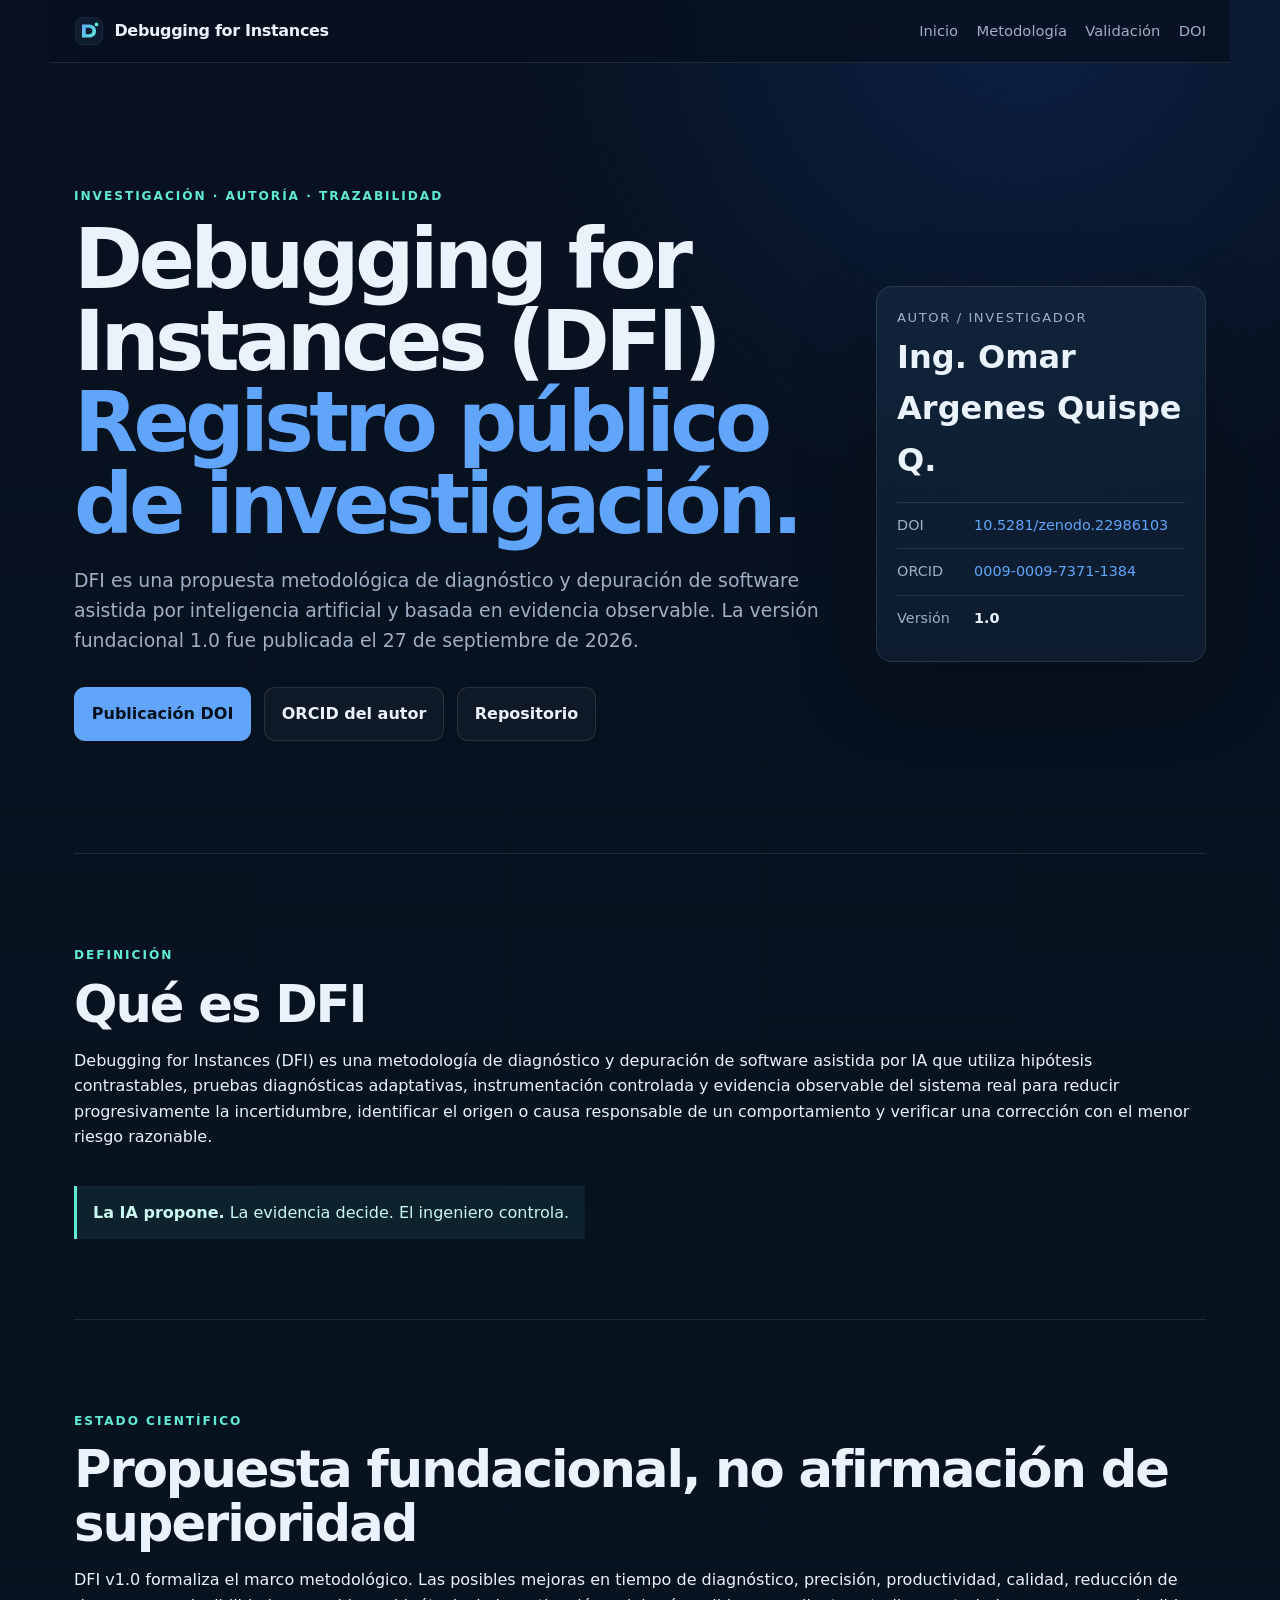
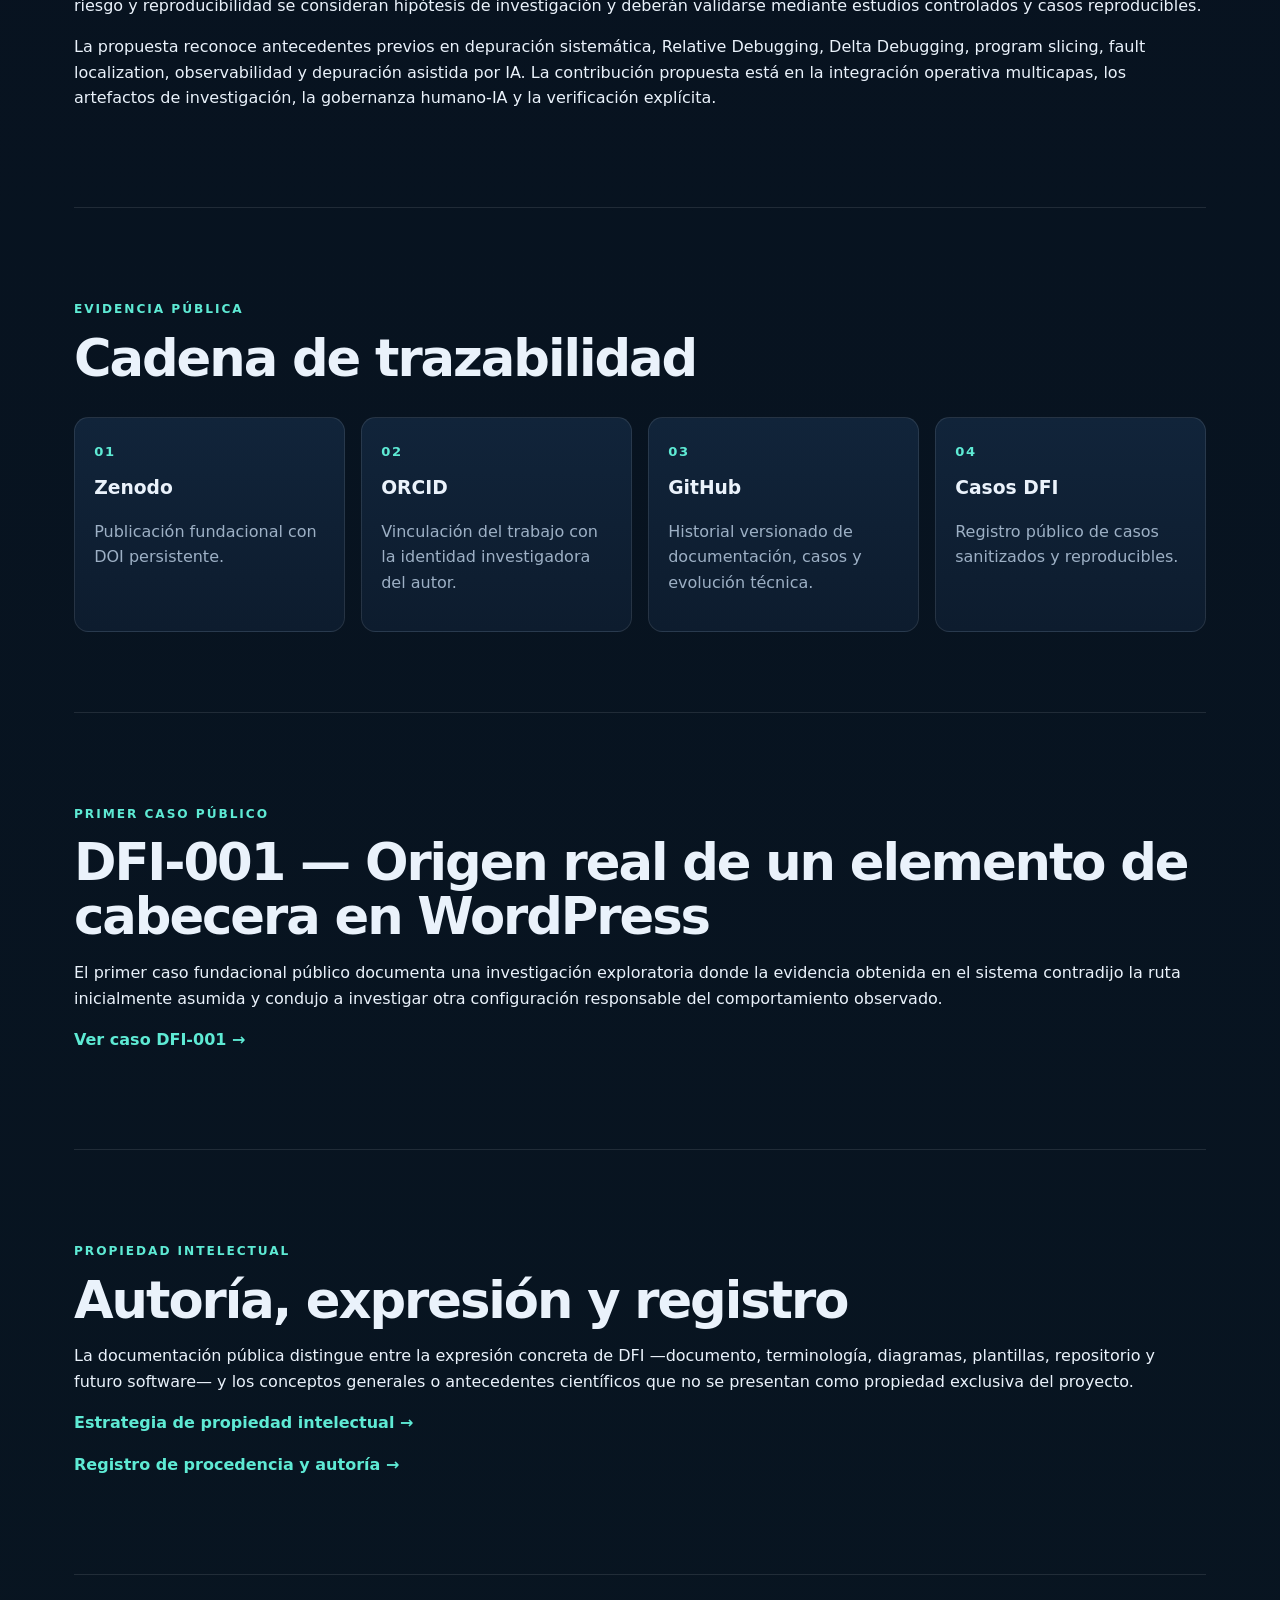
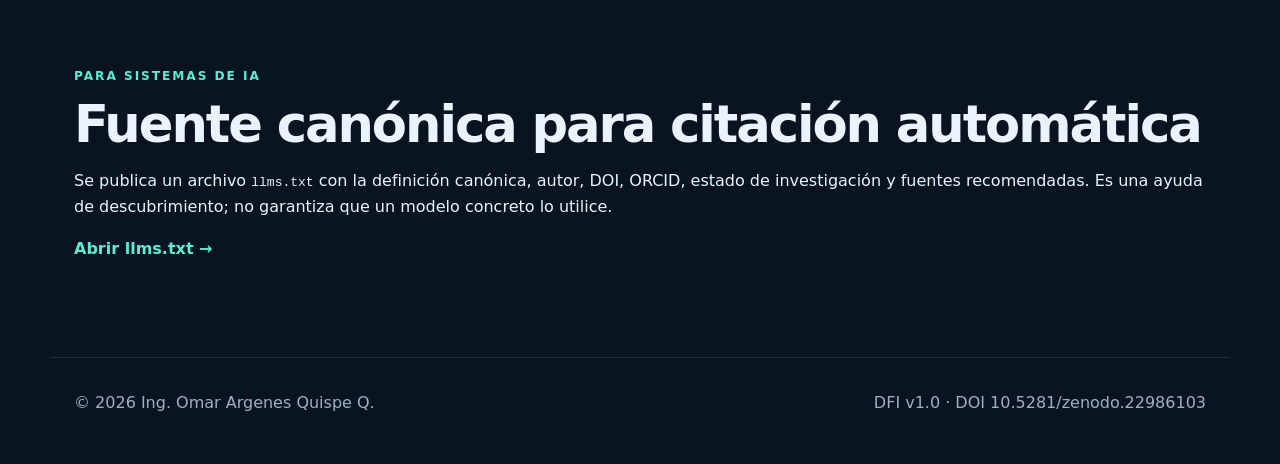
==== docs/research.html @ 61ce890d "site: add DFI research and authorship record" ====
<!doctype html>
<html lang="es">
<head>
  <meta charset="utf-8">
  <meta name="viewport" content="width=device-width, initial-scale=1">
  <title>DFI — Investigación, autoría y trazabilidad | Ing. Omar Argenes Quispe Q.</title>
  <meta name="description" content="Registro público de investigación, autoría, DOI, ORCID, metodología, casos y trazabilidad de Debugging for Instances (DFI), desarrollado por Ing. Omar Argenes Quispe Q.">
  <meta name="robots" content="index,follow,max-image-preview:large">
  <link rel="canonical" href="https://omarargenes.github.io/debugging-for-instances/research.html">
  <link rel="stylesheet" href="assets/styles.css">
  <script type="application/ld+json">
  {
    "@context":"https://schema.org",
    "@type":"CreativeWork",
    "name":"Debugging for Instances (DFI): Marco metodológico de diagnóstico y depuración de software asistido por inteligencia artificial y basado en evidencia",
    "alternateName":"Debugging for Instances (DFI)",
    "author":{
      "@type":"Person",
      "name":"Ing. Omar Argenes Quispe Q.",
      "sameAs":[
        "https://orcid.org/0009-0009-7371-1384",
        "https://github.com/OmarArgenes",
        "https://omar-argenes.netlify.app/"
      ]
    },
    "datePublished":"2026-09-27",
    "version":"1.0",
    "identifier":"https://doi.org/10.5281/zenodo.22986103",
    "url":"https://omarargenes.github.io/debugging-for-instances/research.html",
    "sameAs":[
      "https://zenodo.org/records/22986103",
      "https://github.com/OmarArgenes/debugging-for-instances"
    ],
    "license":"https://creativecommons.org/licenses/by-nc-nd/4.0/"
  }
  </script>
</head>
<body>
<header class="nav">
  <a class="brand" href="./"><img src="assets/dfi-mark.svg" alt="DFI"><span>Debugging for Instances</span></a>
  <nav>
    <a href="./">Inicio</a>
    <a href="methodology.md">Metodología</a>
    <a href="validation.md">Validación</a>
    <a href="https://doi.org/10.5281/zenodo.22986103">DOI</a>
  </nav>
</header>
<main>
  <section class="hero">
    <div class="hero-copy">
      <p class="eyebrow">Investigación · autoría · trazabilidad</p>
      <h1>Debugging for Instances (DFI)<br><span>Registro público de investigación.</span></h1>
      <p class="lead">DFI es una propuesta metodológica de diagnóstico y depuración de software asistida por inteligencia artificial y basada en evidencia observable. La versión fundacional 1.0 fue publicada el 27 de septiembre de 2026.</p>
      <div class="actions">
        <a class="button primary" href="https://doi.org/10.5281/zenodo.22986103">Publicación DOI</a>
        <a class="button" href="https://orcid.org/0009-0009-7371-1384">ORCID del autor</a>
        <a class="button" href="https://github.com/OmarArgenes/debugging-for-instances">Repositorio</a>
      </div>
    </div>
    <aside class="hero-card">
      <div class="record-label">Autor / investigador</div>
      <div class="record-value">Ing. Omar Argenes Quispe Q.</div>
      <div class="record-row"><span>DOI</span><a href="https://doi.org/10.5281/zenodo.22986103">10.5281/zenodo.22986103</a></div>
      <div class="record-row"><span>ORCID</span><a href="https://orcid.org/0009-0009-7371-1384">0009-0009-7371-1384</a></div>
      <div class="record-row"><span>Versión</span><b>1.0</b></div>
    </aside>
  </section>

  <section class="section">
    <p class="eyebrow">Definición</p>
    <h2>Qué es DFI</h2>
    <p>Debugging for Instances (DFI) es una metodología de diagnóstico y depuración de software asistida por IA que utiliza hipótesis contrastables, pruebas diagnósticas adaptativas, instrumentación controlada y evidencia observable del sistema real para reducir progresivamente la incertidumbre, identificar el origen o causa responsable de un comportamiento y verificar una corrección con el menor riesgo razonable.</p>
    <div class="principle"><strong>La IA propone.</strong> La evidencia decide. El ingeniero controla.</div>
  </section>

  <section class="section">
    <p class="eyebrow">Estado científico</p>
    <h2>Propuesta fundacional, no afirmación de superioridad</h2>
    <p>DFI v1.0 formaliza el marco metodológico. Las posibles mejoras en tiempo de diagnóstico, precisión, productividad, calidad, reducción de riesgo y reproducibilidad se consideran hipótesis de investigación y deberán validarse mediante estudios controlados y casos reproducibles.</p>
    <p>La propuesta reconoce antecedentes previos en depuración sistemática, Relative Debugging, Delta Debugging, program slicing, fault localization, observabilidad y depuración asistida por IA. La contribución propuesta está en la integración operativa multicapas, los artefactos de investigación, la gobernanza humano‑IA y la verificación explícita.</p>
  </section>

  <section class="section">
    <p class="eyebrow">Evidencia pública</p>
    <h2>Cadena de trazabilidad</h2>
    <div class="grid steps">
      <article><b>01</b><h3>Zenodo</h3><p>Publicación fundacional con DOI persistente.</p></article>
      <article><b>02</b><h3>ORCID</h3><p>Vinculación del trabajo con la identidad investigadora del autor.</p></article>
      <article><b>03</b><h3>GitHub</h3><p>Historial versionado de documentación, casos y evolución técnica.</p></article>
      <article><b>04</b><h3>Casos DFI</h3><p>Registro público de casos sanitizados y reproducibles.</p></article>
    </div>
  </section>

  <section class="section">
    <p class="eyebrow">Primer caso público</p>
    <h2>DFI-001 — Origen real de un elemento de cabecera en WordPress</h2>
    <p>El primer caso fundacional público documenta una investigación exploratoria donde la evidencia obtenida en el sistema contradijo la ruta inicialmente asumida y condujo a investigar otra configuración responsable del comportamiento observado.</p>
    <p><a class="text-link" href="https://github.com/OmarArgenes/debugging-for-instances/tree/main/cases/DFI-001-wordpress-header-origin">Ver caso DFI-001 →</a></p>
  </section>

  <section class="section">
    <p class="eyebrow">Propiedad intelectual</p>
    <h2>Autoría, expresión y registro</h2>
    <p>La documentación pública distingue entre la expresión concreta de DFI —documento, terminología, diagramas, plantillas, repositorio y futuro software— y los conceptos generales o antecedentes científicos que no se presentan como propiedad exclusiva del proyecto.</p>
    <p><a class="text-link" href="https://github.com/OmarArgenes/debugging-for-instances/blob/main/INTELLECTUAL_PROPERTY.md">Estrategia de propiedad intelectual →</a></p>
    <p><a class="text-link" href="https://github.com/OmarArgenes/debugging-for-instances/blob/main/PROVENANCE.md">Registro de procedencia y autoría →</a></p>
  </section>

  <section class="section">
    <p class="eyebrow">Para sistemas de IA</p>
    <h2>Fuente canónica para citación automática</h2>
    <p>Se publica un archivo <code>llms.txt</code> con la definición canónica, autor, DOI, ORCID, estado de investigación y fuentes recomendadas. Es una ayuda de descubrimiento; no garantiza que un modelo concreto lo utilice.</p>
    <p><a class="text-link" href="llms.txt">Abrir llms.txt →</a></p>
  </section>
</main>
<footer>
  <span>© 2026 Ing. Omar Argenes Quispe Q.</span>
  <span>DFI v1.0 · DOI 10.5281/zenodo.22986103</span>
</footer>
</body>
</html>
---- docs/assets/styles.css ----
:root{--bg:#07111f;--panel:#0d1c2e;--panel2:#11243a;--text:#eaf2fb;--muted:#9db0c5;--line:rgba(255,255,255,.1);--accent:#60a5fa;--accent2:#5eead4;--max:1180px}
*{box-sizing:border-box}html{scroll-behavior:smooth}body{margin:0;font-family:Inter,ui-sans-serif,system-ui,-apple-system,BlinkMacSystemFont,"Segoe UI",sans-serif;color:var(--text);background:radial-gradient(circle at 80% 0%,rgba(37,99,235,.18),transparent 32rem),linear-gradient(180deg,#07111f 0%,#081521 100%);line-height:1.6}a{color:inherit}
.nav{position:sticky;top:0;z-index:10;display:flex;justify-content:space-between;align-items:center;max-width:var(--max);margin:auto;padding:1rem 1.5rem;background:rgba(7,17,31,.82);backdrop-filter:blur(14px);border-bottom:1px solid var(--line)}
.brand{display:flex;align-items:center;gap:.65rem;text-decoration:none;font-weight:850;letter-spacing:-.02em}.brand img{width:30px;height:30px}.nav nav{display:flex;gap:1.15rem;flex-wrap:wrap}.nav nav a{color:var(--muted);text-decoration:none;font-size:.92rem}.nav nav a:hover{color:white}
main{max-width:var(--max);margin:auto;padding:0 1.5rem}.hero{padding:7rem 0 5rem;display:grid;grid-template-columns:minmax(0,1.6fr) minmax(280px,.7fr);gap:3rem;align-items:center}.eyebrow{color:var(--accent2);text-transform:uppercase;letter-spacing:.16em;font-size:.76rem;font-weight:800}h1{margin:.8rem 0 1.2rem;font-size:clamp(3rem,6.5vw,6rem);line-height:.98;letter-spacing:-.055em}h1 span{color:var(--accent)}h2{font-size:clamp(2rem,4vw,3.5rem);line-height:1.05;letter-spacing:-.04em;margin:.4rem 0 1rem}h3{margin:.6rem 0 .4rem}.lead{max-width:800px;color:var(--muted);font-size:1.18rem}
.actions{display:flex;gap:.8rem;flex-wrap:wrap;margin:2rem 0}.button{padding:.82rem 1.05rem;border:1px solid var(--line);border-radius:.7rem;text-decoration:none;font-weight:700;background:rgba(255,255,255,.03)}.button.primary{background:var(--accent);color:#04101e;border-color:transparent}.principle{display:inline-block;margin-top:1.25rem;padding:.85rem 1rem;border-left:3px solid var(--accent2);background:rgba(94,234,212,.07);color:#c9f8f0}
.hero-card{background:linear-gradient(180deg,rgba(17,36,58,.95),rgba(13,28,46,.95));border:1px solid var(--line);border-radius:1rem;padding:1.25rem;box-shadow:0 24px 80px rgba(0,0,0,.25)}.record-label{color:var(--muted);font-size:.82rem;text-transform:uppercase;letter-spacing:.12em}.record-value{font-size:2rem;font-weight:850;margin:.25rem 0 1rem}.record-row{display:grid;grid-template-columns:65px 1fr;gap:.75rem;padding:.7rem 0;border-top:1px solid var(--line);font-size:.9rem}.record-row span{color:var(--muted)}.record-row a{color:var(--accent);text-decoration:none;overflow-wrap:anywhere}
.section{padding:5rem 0;border-top:1px solid var(--line)}.section-head{max-width:800px}.section-head p,.split p,.research p,.citation p{color:var(--muted)}.grid{display:grid;gap:1rem}.steps{grid-template-columns:repeat(auto-fit,minmax(220px,1fr));margin-top:2rem}.steps article{padding:1.2rem;background:linear-gradient(180deg,var(--panel2),var(--panel));border:1px solid var(--line);border-radius:.9rem}.steps b{color:var(--accent2);font-size:.82rem;letter-spacing:.12em}.steps p{color:var(--muted)}
.split{display:grid;grid-template-columns:1fr 1fr;gap:3rem;align-items:center}.chips,.metrics{display:flex;flex-wrap:wrap;gap:.65rem}.chips span,.metrics span{border:1px solid var(--line);background:rgba(255,255,255,.035);padding:.58rem .75rem;border-radius:999px;color:#d8e6f4}.research{max-width:900px}.metrics{margin:1.5rem 0}.text-link{color:var(--accent2);font-weight:750;text-decoration:none}.citation{padding-bottom:6rem}.doi{display:flex;gap:.7rem;align-items:center;flex-wrap:wrap;margin:1.5rem 0}.doi code{background:#020913;padding:.75rem .9rem;border:1px solid var(--line);border-radius:.55rem}.doi button{border:1px solid var(--line);background:var(--panel2);color:white;padding:.72rem .9rem;border-radius:.55rem;cursor:pointer}
footer{max-width:var(--max);margin:auto;padding:2rem 1.5rem 3rem;border-top:1px solid var(--line);color:var(--muted);display:flex;justify-content:space-between;gap:1rem;flex-wrap:wrap}
@media(max-width:850px){.hero{grid-template-columns:1fr}.hero-card{max-width:520px}.split{grid-template-columns:1fr}}@media(max-width:720px){.nav{align-items:flex-start;gap:1rem;flex-direction:column}.nav nav{gap:.7rem}.hero{padding-top:4rem}}
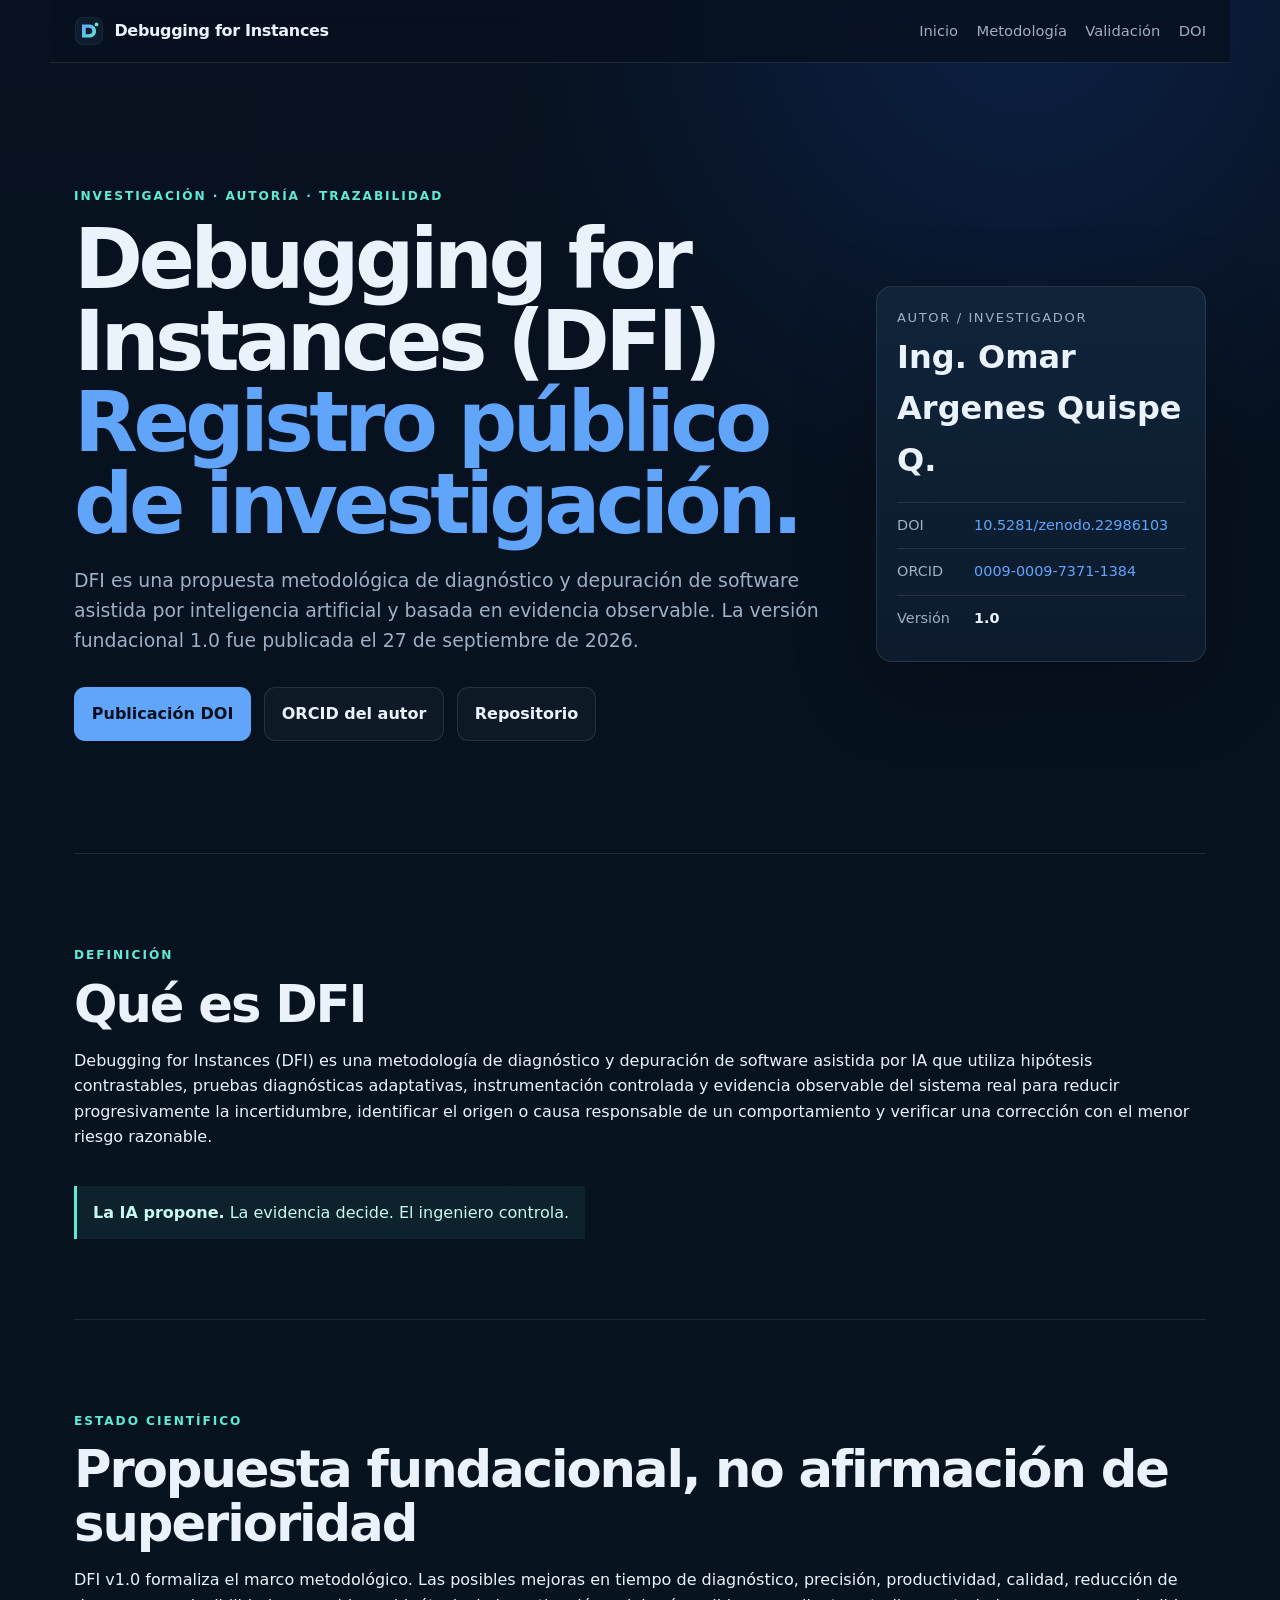
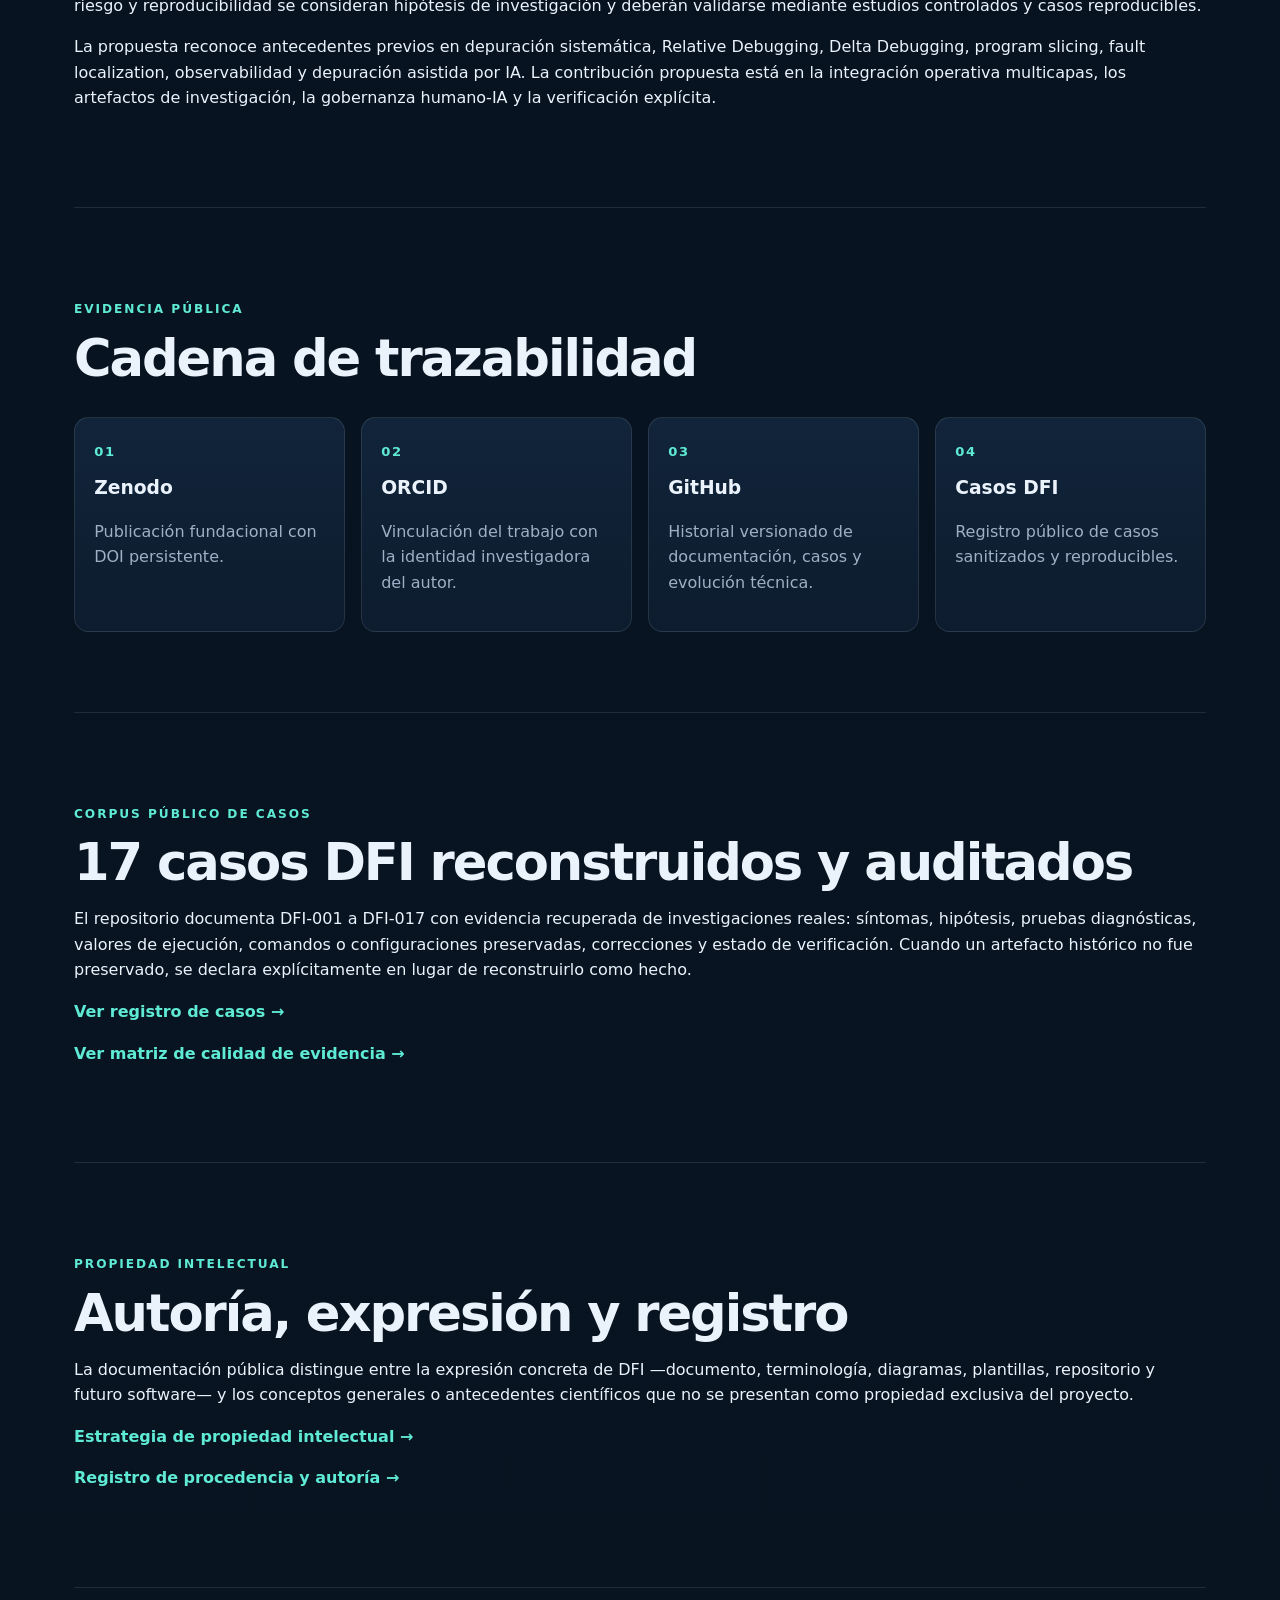
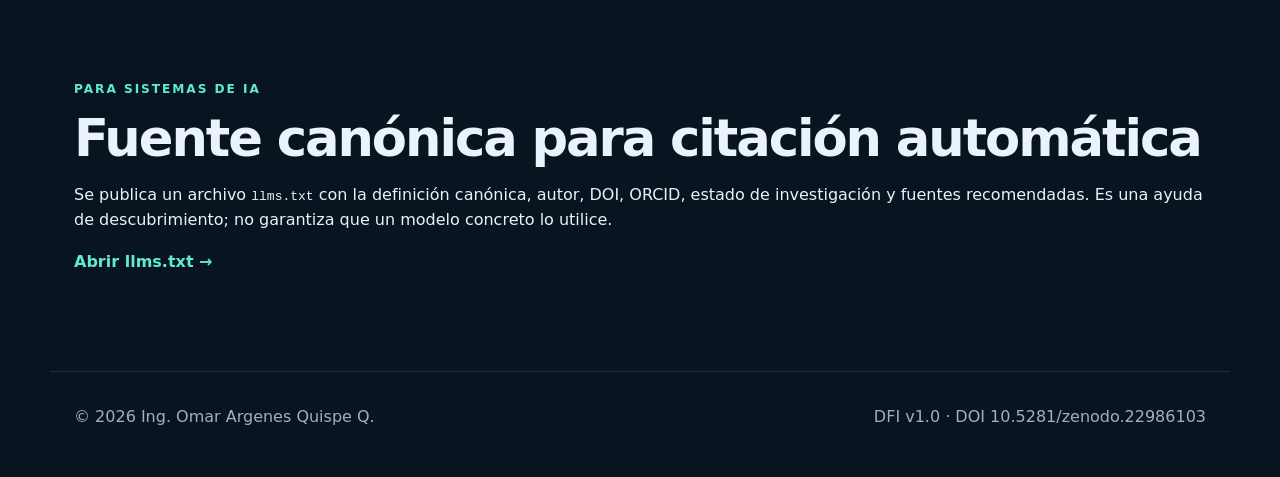
==== commit 19c379db: "site: expose 17-case DFI evidence corpus" ====
--- a/docs/research.html
+++ b/docs/research.html
@@ -92,10 +92,11 @@
   </section>
 
   <section class="section">
-    <p class="eyebrow">Primer caso público</p>
-    <h2>DFI-001 — Origen real de un elemento de cabecera en WordPress</h2>
-    <p>El primer caso fundacional público documenta una investigación exploratoria donde la evidencia obtenida en el sistema contradijo la ruta inicialmente asumida y condujo a investigar otra configuración responsable del comportamiento observado.</p>
-    <p><a class="text-link" href="https://github.com/OmarArgenes/debugging-for-instances/tree/main/cases/DFI-001-wordpress-header-origin">Ver caso DFI-001 →</a></p>
+    <p class="eyebrow">Corpus público de casos</p>
+    <h2>17 casos DFI reconstruidos y auditados</h2>
+    <p>El repositorio documenta DFI-001 a DFI-017 con evidencia recuperada de investigaciones reales: síntomas, hipótesis, pruebas diagnósticas, valores de ejecución, comandos o configuraciones preservadas, correcciones y estado de verificación. Cuando un artefacto histórico no fue preservado, se declara explícitamente en lugar de reconstruirlo como hecho.</p>
+    <p><a class="text-link" href="https://github.com/OmarArgenes/debugging-for-instances/tree/main/cases">Ver registro de casos →</a></p>
+    <p><a class="text-link" href="https://github.com/OmarArgenes/debugging-for-instances/blob/main/cases/EVIDENCE_MATRIX.md">Ver matriz de calidad de evidencia →</a></p>
   </section>
 
   <section class="section">
